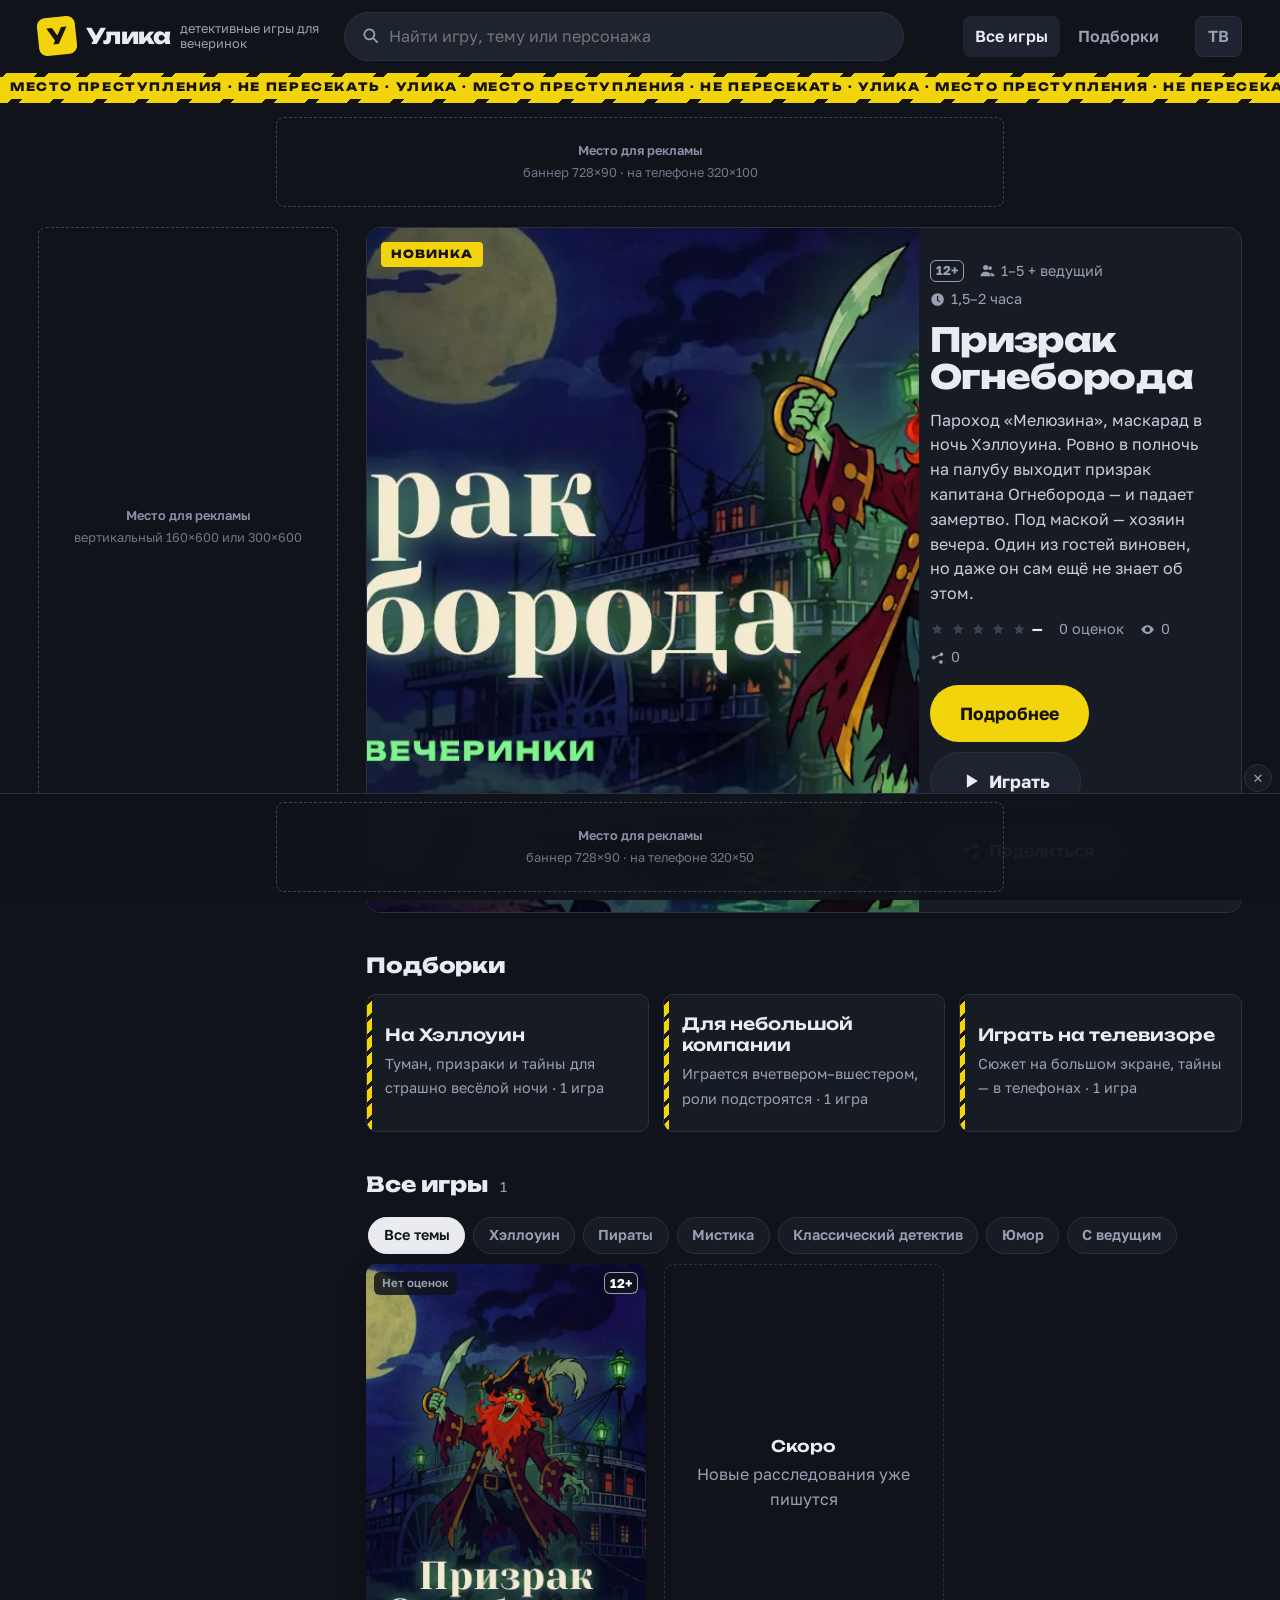
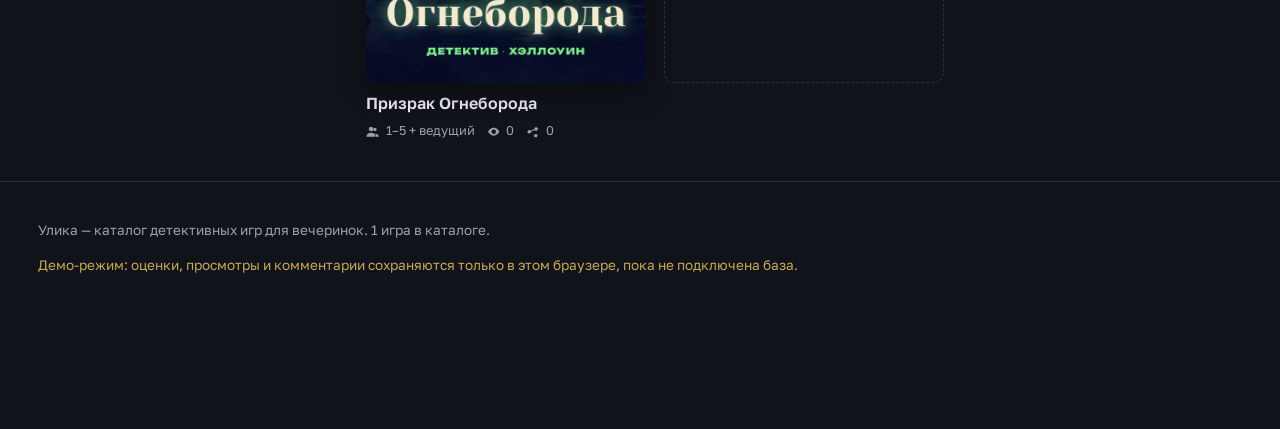
==== catalog/index.html @ 8e350c4b "Каталог «Улика»: витрина детективных игр, карточка «Призрака Огнеборода», оценки, комментарии, рекла" ====
<!doctype html>
<html lang="ru">
<head>
<meta charset="utf-8">
<meta name="viewport" content="width=device-width, initial-scale=1, viewport-fit=cover">
<title>Улика — детективные игры для вечеринок</title>
<meta name="description" content="Каталог детективных игр для вечеринок: сюжет на телевизоре, тайны в телефонах. Трейлеры, правила, оценки и отзывы.">
<meta name="theme-color" content="#10131a">
<meta property="og:type" content="website">
<meta property="og:title" content="Улика — детективные игры для вечеринок">
<meta property="og:description" content="Выберите детектив для своей компании: трейлеры, правила, оценки и отзывы.">
<meta property="og:image" content="media/ognebord-og.jpg">
<link rel="preload" href="fonts/unbounded-cyrillic-800-normal.woff2" as="font" type="font/woff2" crossorigin>
<link rel="stylesheet" href="css/site.css">
<script src="config.js"></script>
<script type="module" src="js/catalog.js"></script>
</head>
<body>
<div class="shell">
  <aside class="rail" aria-label="Реклама"><div class="ad ad-left" data-ad="left"></div></aside>
  <main id="main">
    <div id="feature"></div>

    <h2 class="sec" id="collections">Подборки</h2>
    <div class="collections" id="colls"></div>

    <h2 class="sec" id="all">Все игры <small id="count"></small></h2>
    <div class="filters" role="group" aria-label="Темы" id="themes"></div>
    <div class="grid" id="grid" aria-live="polite"></div>
  </main>
</div>
</body>
</html>
---- catalog/css/site.css ----
/* Улика — каталог детективных игр */
@font-face { font-family: 'Golos'; font-weight: 400; font-display: swap; src: url('../fonts/golos-text-cyrillic-400-normal.woff2') format('woff2'); unicode-range: U+0400-045F, U+2116; }
@font-face { font-family: 'Golos'; font-weight: 400; font-display: swap; src: url('../fonts/golos-text-latin-400-normal.woff2') format('woff2'); unicode-range: U+0000-00FF, U+2000-206F; }
@font-face { font-family: 'Golos'; font-weight: 600; font-display: swap; src: url('../fonts/golos-text-cyrillic-600-normal.woff2') format('woff2'); unicode-range: U+0400-045F, U+2116; }
@font-face { font-family: 'Golos'; font-weight: 600; font-display: swap; src: url('../fonts/golos-text-latin-600-normal.woff2') format('woff2'); unicode-range: U+0000-00FF, U+2000-206F; }
@font-face { font-family: 'Golos'; font-weight: 700; font-display: swap; src: url('../fonts/golos-text-cyrillic-700-normal.woff2') format('woff2'); unicode-range: U+0400-045F, U+2116; }
@font-face { font-family: 'Golos'; font-weight: 700; font-display: swap; src: url('../fonts/golos-text-latin-700-normal.woff2') format('woff2'); unicode-range: U+0000-00FF, U+2000-206F; }
@font-face { font-family: 'Unbounded'; font-weight: 600; font-display: swap; src: url('../fonts/unbounded-cyrillic-600-normal.woff2') format('woff2'); unicode-range: U+0400-045F; }
@font-face { font-family: 'Unbounded'; font-weight: 600; font-display: swap; src: url('../fonts/unbounded-latin-600-normal.woff2') format('woff2'); unicode-range: U+0000-00FF, U+2000-206F; }
@font-face { font-family: 'Unbounded'; font-weight: 800; font-display: swap; src: url('../fonts/unbounded-cyrillic-800-normal.woff2') format('woff2'); unicode-range: U+0400-045F; }
@font-face { font-family: 'Unbounded'; font-weight: 800; font-display: swap; src: url('../fonts/unbounded-latin-800-normal.woff2') format('woff2'); unicode-range: U+0000-00FF, U+2000-206F; }
@font-face { font-family: 'Yeseva One'; font-display: swap; src: url('../fonts/yeseva-one-cyrillic-400-normal.woff2') format('woff2'); unicode-range: U+0400-045F; }

:root {
  --bg: #10131a;
  --surface: #171b24;
  --surface-2: #1e2330;
  --line: #2a3040;
  --text: #e9ebf1;
  --muted: #98a1b3;
  --tape: #f2d40c;
  --tape-ink: #15130a;
  --red: #e5484d;
  --green: #4cc38a;
  --radius: 10px;
  --gutter: 16px;
  --rail: 0px;
  color-scheme: dark;
}
* { box-sizing: border-box; }
html { font-size: 16px; }
html.tv { font-size: 22px; }
@media (min-width: 1800px) and (min-height: 950px) { html { font-size: 18px; } }
body { margin: 0; background: var(--bg); color: var(--text); font: 400 1rem/1.55 'Golos', system-ui, sans-serif; -webkit-font-smoothing: antialiased; }
body.has-bottom-ad { padding-bottom: 110px; }
img { display: block; max-width: 100%; }
a { color: inherit; }
button, input, textarea { font: inherit; color: inherit; }
[hidden] { display: none !important; }
.sr { position: absolute; width: 1px; height: 1px; overflow: hidden; clip: rect(0 0 0 0); }
.skip { position: absolute; left: -999px; top: 8px; background: var(--tape); color: var(--tape-ink); padding: 8px 14px; border-radius: 6px; z-index: 100; }
.skip:focus { left: 8px; }
:focus-visible { outline: 3px solid var(--tape); outline-offset: 3px; border-radius: 6px; }
html.tv :focus-visible { outline-width: 5px; outline-offset: 5px; }

/* ---------- Шапка ---------- */
.top { display: flex; align-items: center; gap: 24px; padding: 12px clamp(var(--gutter), 3vw, 40px); background: var(--bg); position: sticky; top: 0; z-index: 30; }
.brand { display: flex; align-items: center; gap: 10px; text-decoration: none; flex: none; }
.brand-mark { width: 38px; height: 38px; border-radius: 8px; background: var(--tape); color: var(--tape-ink); font: 800 22px/38px 'Unbounded'; text-align: center; transform: rotate(-6deg); }
.brand-name { font: 800 1.35rem/1 'Unbounded', sans-serif; letter-spacing: -.02em; }
.brand-sub { color: var(--muted); font-size: .8rem; max-width: 140px; line-height: 1.2; }
.search { flex: 1; max-width: 560px; display: flex; align-items: center; gap: 8px; background: var(--surface-2); border: 1px solid var(--line); border-radius: 999px; padding: 0 16px; }
.search svg { width: 20px; height: 20px; fill: var(--muted); flex: none; }
.search input { flex: 1; background: none; border: 0; padding: 11px 0; outline: none; min-width: 0; }
.search:focus-within { border-color: var(--tape); }
.topnav { display: flex; gap: 6px; margin-left: auto; }
.topnav a { text-decoration: none; padding: 8px 12px; border-radius: 8px; color: var(--muted); font-weight: 600; }
.topnav a:hover, .topnav a[aria-current] { color: var(--text); background: var(--surface-2); }
.tvbtn { background: var(--surface-2); border: 1px solid var(--line); border-radius: 8px; padding: 7px 12px; cursor: pointer; color: var(--muted); font-weight: 600; }
.tvbtn[aria-pressed="true"] { color: var(--tape-ink); background: var(--tape); border-color: var(--tape); }

/* Лента «место преступления» — фирменный знак */
.tape { overflow: hidden; background: repeating-linear-gradient(-45deg, var(--tape) 0 22px, var(--tape-ink) 22px 30px); padding: 4px 0; }
.tape span { display: block; white-space: nowrap; background: var(--tape); margin: 0 -10px; color: var(--tape-ink); font: 800 .72rem/1.9 'Unbounded'; letter-spacing: .14em; text-transform: uppercase; padding-left: 20px; }

/* ---------- Реклама ---------- */
.ad { display: flex; justify-content: center; align-items: center; }
.ad-top { margin: 14px auto 0; width: min(728px, calc(100% - 2 * var(--gutter))); min-height: 90px; }
.ad-ph { width: 100%; height: 100%; min-height: inherit; border: 1.5px dashed #3a4256; border-radius: 8px; display: flex; flex-direction: column; align-items: center; justify-content: center; gap: 2px; color: #6c7589; font-size: .8rem; text-align: center; padding: 8px; }
.ad-ph b { font-weight: 600; color: #8891a5; }
.ad-left { position: sticky; top: 90px; width: 160px; min-height: 600px; }
.ad-bottom { position: fixed; left: 0; right: 0; bottom: 0; z-index: 40; background: rgba(16, 19, 26, .96); border-top: 1px solid var(--line); padding: 8px var(--gutter); display: flex; justify-content: center; }
.ad-bottom .ad { width: min(728px, 100%); min-height: 90px; }
.ad-x { position: absolute; right: 8px; top: -30px; width: 28px; height: 28px; border-radius: 50%; border: 1px solid var(--line); background: var(--surface); color: var(--muted); cursor: pointer; font-size: 13px; }

/* ---------- Раскладка ---------- */
.shell { display: grid; grid-template-columns: 1fr; gap: 28px; padding: 20px clamp(var(--gutter), 3vw, 40px) 40px; max-width: 1640px; margin: 0 auto; }
.rail { display: none; }
main { min-width: 0; }
@media (min-width: 1200px) {
  .shell { grid-template-columns: 300px minmax(0, 1fr); }
  .rail { display: block; }
  .ad-left { width: 300px; }
}

/* ---------- Кнопки, бейджи ---------- */
.btn { display: inline-flex; align-items: center; justify-content: center; gap: 8px; border: 0; border-radius: 999px; padding: .75em 1.4em; font-weight: 700; cursor: pointer; text-decoration: none; background: var(--tape); color: var(--tape-ink); }
.btn svg { width: 1.15em; height: 1.15em; fill: currentColor; }
.btn:hover { filter: brightness(1.07); }
.btn.ghost { background: var(--surface-2); color: var(--text); border: 1px solid var(--line); }
.btn.big { font-size: 1.1rem; padding: .85em 1.7em; }
.age { display: inline-grid; place-items: center; min-width: 2.4em; height: 1.75em; padding: 0 .4em; border: 1.5px solid currentColor; border-radius: 6px; font: 700 .8rem/1 'Golos'; }
.chip { display: inline-flex; align-items: center; padding: .45em 1em; border-radius: 999px; border: 1px solid var(--line); background: var(--surface); color: var(--muted); font-weight: 600; font-size: .9rem; cursor: pointer; white-space: nowrap; text-decoration: none; }
.chip[aria-pressed="true"] { background: var(--text); color: var(--bg); border-color: var(--text); }
.meta { display: flex; flex-wrap: wrap; gap: 6px 16px; color: var(--muted); font-size: .9rem; }
.meta span { display: inline-flex; align-items: center; gap: 6px; }
.meta svg { width: 1.05em; height: 1.05em; fill: currentColor; }
.rating { display: inline-flex; align-items: center; gap: 6px; font-weight: 700; color: var(--text); }
.stars-ro { display: inline-flex; gap: 1px; }
.stars-ro i svg { width: 1em; height: 1em; fill: #3a4256; display: block; }
.stars-ro i.on svg { fill: var(--tape); }
.stars-ro i.half svg { fill: url(#half); }
.stars-ro.lg i svg { width: 1.4em; height: 1.4em; }

/* ---------- Главная: витрина ---------- */
.feature { position: relative; display: grid; grid-template-columns: 1fr; border-radius: 14px; overflow: hidden; background: var(--surface); border: 1px solid var(--line); }
.feature-media { position: relative; aspect-ratio: 16 / 9; background: #000 center / cover; }
.feature-media video { position: absolute; inset: 0; width: 100%; height: 100%; object-fit: cover; }
.feature-media .label { position: absolute; left: 14px; top: 14px; background: var(--tape); color: var(--tape-ink); font: 800 .7rem/1 'Unbounded'; padding: 7px 10px; border-radius: 4px; letter-spacing: .08em; text-transform: uppercase; }
.feature-body { padding: 20px 22px 24px; display: flex; flex-direction: column; gap: 12px; }
.feature-body h1 { font: 800 clamp(1.5rem, 2.6vw, 2.4rem)/1.1 'Unbounded'; margin: 0; letter-spacing: -.02em; }
.feature-body .teaser { margin: 0; color: #c9cedb; max-width: 62ch; }
.feature-body .row { display: flex; flex-wrap: wrap; gap: 10px; margin-top: 4px; }
@media (min-width: 900px) {
  .feature { grid-template-columns: minmax(0, 1.55fr) minmax(320px, 1fr); }
  .feature-media { aspect-ratio: auto; min-height: 420px; }
  .feature-body { padding: 32px; justify-content: center; }
}

h2.sec { font: 800 1.3rem/1.2 'Unbounded'; margin: 40px 0 16px; letter-spacing: -.01em; display: flex; align-items: baseline; gap: 12px; }
h2.sec small { font: 400 .9rem 'Golos'; color: var(--muted); }

.filters { display: flex; gap: 8px; overflow-x: auto; padding: 4px 2px 10px; scrollbar-width: none; }
.filters::-webkit-scrollbar { display: none; }

.collections { display: grid; grid-template-columns: repeat(auto-fit, minmax(240px, 1fr)); gap: 14px; }
.coll { position: relative; text-align: left; border: 1px solid var(--line); border-radius: var(--radius); padding: 18px 18px 20px; background: var(--surface); cursor: pointer; overflow: hidden; }
.coll::before { content: ''; position: absolute; left: 0; top: 0; bottom: 0; width: 5px; background: repeating-linear-gradient(-45deg, var(--tape) 0 8px, var(--tape-ink) 8px 12px); }
.coll b { display: block; font: 600 1.05rem/1.25 'Unbounded'; margin-bottom: 6px; }
.coll span { color: var(--muted); font-size: .9rem; }
.coll:hover, .coll[aria-pressed="true"] { border-color: var(--tape); }

.grid { display: grid; grid-template-columns: repeat(auto-fill, minmax(min(210px, 46%), 1fr)); gap: 22px 18px; }
.card { text-decoration: none; display: flex; flex-direction: column; gap: 8px; border-radius: var(--radius); }
.card .poster { position: relative; aspect-ratio: 2 / 3; border-radius: var(--radius); overflow: hidden; background: var(--surface-2); box-shadow: 0 10px 24px rgba(0, 0, 0, .35); transition: transform .2s; }
.card .poster img { width: 100%; height: 100%; object-fit: cover; }
.card:hover .poster, .card:focus-visible .poster { transform: translateY(-4px); }
.card .poster .age { position: absolute; top: 8px; right: 8px; background: rgba(16, 19, 26, .85); color: #fff; border-color: rgba(255, 255, 255, .6); }
.card .poster .score { position: absolute; left: 8px; top: 8px; background: var(--tape); color: var(--tape-ink); font: 800 .85rem/1 'Unbounded'; padding: 6px 8px; border-radius: 6px; }
.card .poster .score.none { background: rgba(16, 19, 26, .85); color: var(--muted); font: 600 .72rem/1 'Golos'; }
.card h3 { font: 600 1rem/1.25 'Golos'; margin: 2px 0 0; }
.card .meta { font-size: .8rem; gap: 4px 12px; }
.soon { aspect-ratio: 2 / 3; border-radius: var(--radius); border: 1.5px dashed var(--line); display: flex; flex-direction: column; justify-content: center; align-items: center; text-align: center; padding: 20px; color: var(--muted); gap: 6px; }
.soon b { font: 600 1rem 'Unbounded'; color: var(--text); }
.empty { padding: 40px 20px; text-align: center; color: var(--muted); border: 1px dashed var(--line); border-radius: var(--radius); }

/* ---------- Карточка игры ---------- */
.crumbs { color: var(--muted); font-size: .85rem; margin-bottom: 12px; }
.crumbs a { color: var(--muted); }
.gtitle { font: 800 clamp(1.7rem, 3.4vw, 3rem)/1.05 'Unbounded'; margin: 0 0 6px; letter-spacing: -.02em; }
.gtag { color: var(--muted); margin: 0 0 18px; font-size: 1.05rem; }
.ghead { display: grid; gap: 22px; grid-template-columns: 1fr; }
@media (min-width: 1000px) { .ghead { grid-template-columns: minmax(0, 1fr) 340px; } }

.viewer { background: #000; border-radius: var(--radius); overflow: hidden; aspect-ratio: 16 / 9; position: relative; }
.viewer img, .viewer video { width: 100%; height: 100%; object-fit: contain; background: #000; }
.viewer .vbg { position: absolute; inset: 0; background: center / cover; filter: blur(30px) brightness(.45); transform: scale(1.2); }
.viewer video, .viewer img.main { position: relative; }
.viewer .cap { position: absolute; left: 0; right: 0; bottom: 0; padding: 20px 14px 10px; background: linear-gradient(transparent, rgba(0, 0, 0, .75)); font-size: .85rem; color: #dfe3ec; }
.thumbs { display: flex; gap: 8px; overflow-x: auto; padding: 10px 2px 6px; scrollbar-width: thin; }
.thumb { flex: none; width: 128px; aspect-ratio: 16 / 9; border-radius: 6px; overflow: hidden; border: 2px solid transparent; padding: 0; background: #000 center / cover; cursor: pointer; position: relative; opacity: .7; }
.thumb[aria-current="true"] { border-color: var(--tape); opacity: 1; }
.thumb.video::after { content: ''; position: absolute; inset: 0; background: rgba(0, 0, 0, .35) url("data:image/svg+xml,%3Csvg xmlns='http://www.w3.org/2000/svg' viewBox='0 0 24 24'%3E%3Cpath fill='white' d='M8 5v14l11-7z'/%3E%3C/svg%3E") center / 30px no-repeat; }
.thumb:hover { opacity: 1; }

.side { display: flex; flex-direction: column; gap: 14px; }
.side .capsule { border-radius: var(--radius); overflow: hidden; aspect-ratio: 16 / 9; }
.side .capsule img { width: 100%; height: 100%; object-fit: cover; }
.side .teaser { margin: 0; color: #c9cedb; font-size: .95rem; }
.facts { display: grid; grid-template-columns: auto 1fr; gap: 8px 14px; margin: 0; font-size: .9rem; }
.facts dt { color: var(--muted); }
.facts dd { margin: 0; font-weight: 600; }
.statrow { display: flex; flex-wrap: wrap; gap: 8px; }
.stat { flex: 1 1 90px; background: var(--surface); border: 1px solid var(--line); border-radius: 8px; padding: 10px 12px; }
.stat b { display: block; font: 800 1.2rem/1.1 'Unbounded'; }
.stat span { color: var(--muted); font-size: .78rem; }
.actions { display: flex; flex-wrap: wrap; gap: 10px; }
.actions .btn { flex: 1 1 140px; }

.tabs { display: flex; gap: 4px; border-bottom: 1px solid var(--line); margin: 34px 0 22px; overflow-x: auto; scrollbar-width: none; position: sticky; top: 62px; background: var(--bg); z-index: 5; }
.tabs a { text-decoration: none; padding: 12px 16px; font-weight: 600; color: var(--muted); border-bottom: 3px solid transparent; white-space: nowrap; }
.tabs a[aria-current] { color: var(--text); border-color: var(--tape); }
.body2 { display: grid; gap: 30px; grid-template-columns: 1fr; }
@media (min-width: 1000px) { .body2 { grid-template-columns: minmax(0, 1fr) 340px; } }
section.block { scroll-margin-top: 130px; margin-bottom: 42px; }
section.block h2 { font: 800 1.25rem/1.2 'Unbounded'; margin: 0 0 14px; }
.prose p { margin: 0 0 14px; max-width: 70ch; color: #d4d8e2; }
.nospoil { display: inline-flex; gap: 8px; align-items: center; background: rgba(76, 195, 138, .12); color: #8de0b5; border: 1px solid rgba(76, 195, 138, .35); border-radius: 999px; padding: 4px 12px; font-size: .8rem; font-weight: 600; margin-bottom: 14px; }
.rules { display: grid; gap: 12px; grid-template-columns: repeat(auto-fit, minmax(260px, 1fr)); }
.rule { background: var(--surface); border: 1px solid var(--line); border-radius: var(--radius); padding: 16px 18px; }
.rule h3 { margin: 0 0 6px; font: 600 1rem 'Unbounded'; }
.rule p { margin: 0; color: #c9cedb; font-size: .93rem; }

.ratebox { background: var(--surface); border: 1px solid var(--line); border-radius: var(--radius); padding: 18px; }
.ratebox .big { display: flex; align-items: center; gap: 14px; margin-bottom: 12px; }
.ratebox .big b { font: 800 2.6rem/1 'Unbounded'; }
.ratebox .big small { color: var(--muted); display: block; }
.stars { display: inline-flex; gap: 4px; }
.stars button { background: none; border: 0; padding: 4px; cursor: pointer; border-radius: 6px; }
.stars svg { width: 34px; height: 34px; fill: #3a4256; transition: fill .1s, transform .1s; display: block; }
.stars button.on svg { fill: var(--tape); }
.stars button:hover svg { transform: scale(1.12); }
html.tv .stars svg { width: 48px; height: 48px; }
.ratemsg { color: var(--muted); font-size: .85rem; margin-top: 6px; min-height: 1.3em; }

.cform { display: grid; gap: 10px; margin-bottom: 22px; }
.cform input, .cform textarea { background: var(--surface); border: 1px solid var(--line); border-radius: 8px; padding: 12px 14px; width: 100%; }
.cform textarea { min-height: 96px; resize: vertical; }
.cform input:focus, .cform textarea:focus { outline: none; border-color: var(--tape); }
.cform .row { display: flex; align-items: center; gap: 12px; flex-wrap: wrap; }
.cform .err { color: #ff8e8e; font-size: .85rem; }
.clist { list-style: none; margin: 0; padding: 0; display: grid; gap: 12px; }
.clist li { background: var(--surface); border: 1px solid var(--line); border-radius: var(--radius); padding: 14px 16px; }
.clist .who { display: flex; gap: 10px; align-items: baseline; margin-bottom: 4px; }
.clist .who b { font-weight: 700; }
.clist .who time { color: var(--muted); font-size: .8rem; }
.clist p { margin: 0; white-space: pre-wrap; overflow-wrap: anywhere; color: #d4d8e2; }

/* ---------- Поделиться ---------- */
.sheet-back { position: fixed; inset: 0; z-index: 60; background: rgba(5, 7, 12, .7); display: flex; align-items: flex-end; justify-content: center; }
.sheet { width: min(480px, 100%); background: var(--surface); border: 1px solid var(--line); border-radius: 16px 16px 0 0; padding: 22px var(--gutter) calc(22px + env(safe-area-inset-bottom)); display: grid; gap: 14px; }
@media (min-width: 600px) { .sheet-back { align-items: center; } .sheet { border-radius: 16px; } }
.sheet h3 { margin: 0; font: 600 1.1rem 'Unbounded'; }
.share-links { display: grid; grid-template-columns: 1fr 1fr; gap: 8px; }
.share-links a, .share-links button { text-align: center; text-decoration: none; padding: 12px; border-radius: 10px; background: var(--surface-2); border: 1px solid var(--line); font-weight: 600; cursor: pointer; }
.share-url { width: 100%; background: var(--bg); border: 1px solid var(--line); border-radius: 8px; padding: 10px; color: var(--muted); font-size: .85rem; }

.foot { max-width: 1640px; margin: 0 auto; padding: 24px clamp(var(--gutter), 3vw, 40px) 30px; color: var(--muted); font-size: .85rem; border-top: 1px solid var(--line); }
.foot .demo { color: #c7a85a; }

/* ---------- Телефон ---------- */
@media (max-width: 720px) {
  .top { flex-wrap: wrap; gap: 10px 14px; }
  .brand-sub { display: none; }
  .search { order: 3; flex-basis: 100%; max-width: none; }
  .topnav a { padding: 6px 8px; font-size: .9rem; }
  .ad-top { min-height: 100px; width: min(320px, calc(100% - 2 * var(--gutter))); }
  .ad-bottom .ad { min-height: 50px; width: 320px; }
  body.has-bottom-ad { padding-bottom: 76px; }
  .tabs { top: 104px; }
  .thumb { width: 104px; }
  .stars svg { width: 40px; height: 40px; }
}

@media (prefers-reduced-motion: reduce) { * { transition: none !important; scroll-behavior: auto !important; } }
.ghead > *, .body2 > * { min-width: 0; }
@media (max-width: 720px) {
  .top { position: static; }
  .tvbtn { display: none; }
  .topnav { margin-left: auto; }
  .tabs { top: 0; }
  .side .capsule { display: none; }
  .viewer .cap { font-size: .75rem; padding: 14px 10px 6px; }
  .feature-body h1 { font-size: 1.6rem; }
}
.feature-media video { transform: scale(1.08); }
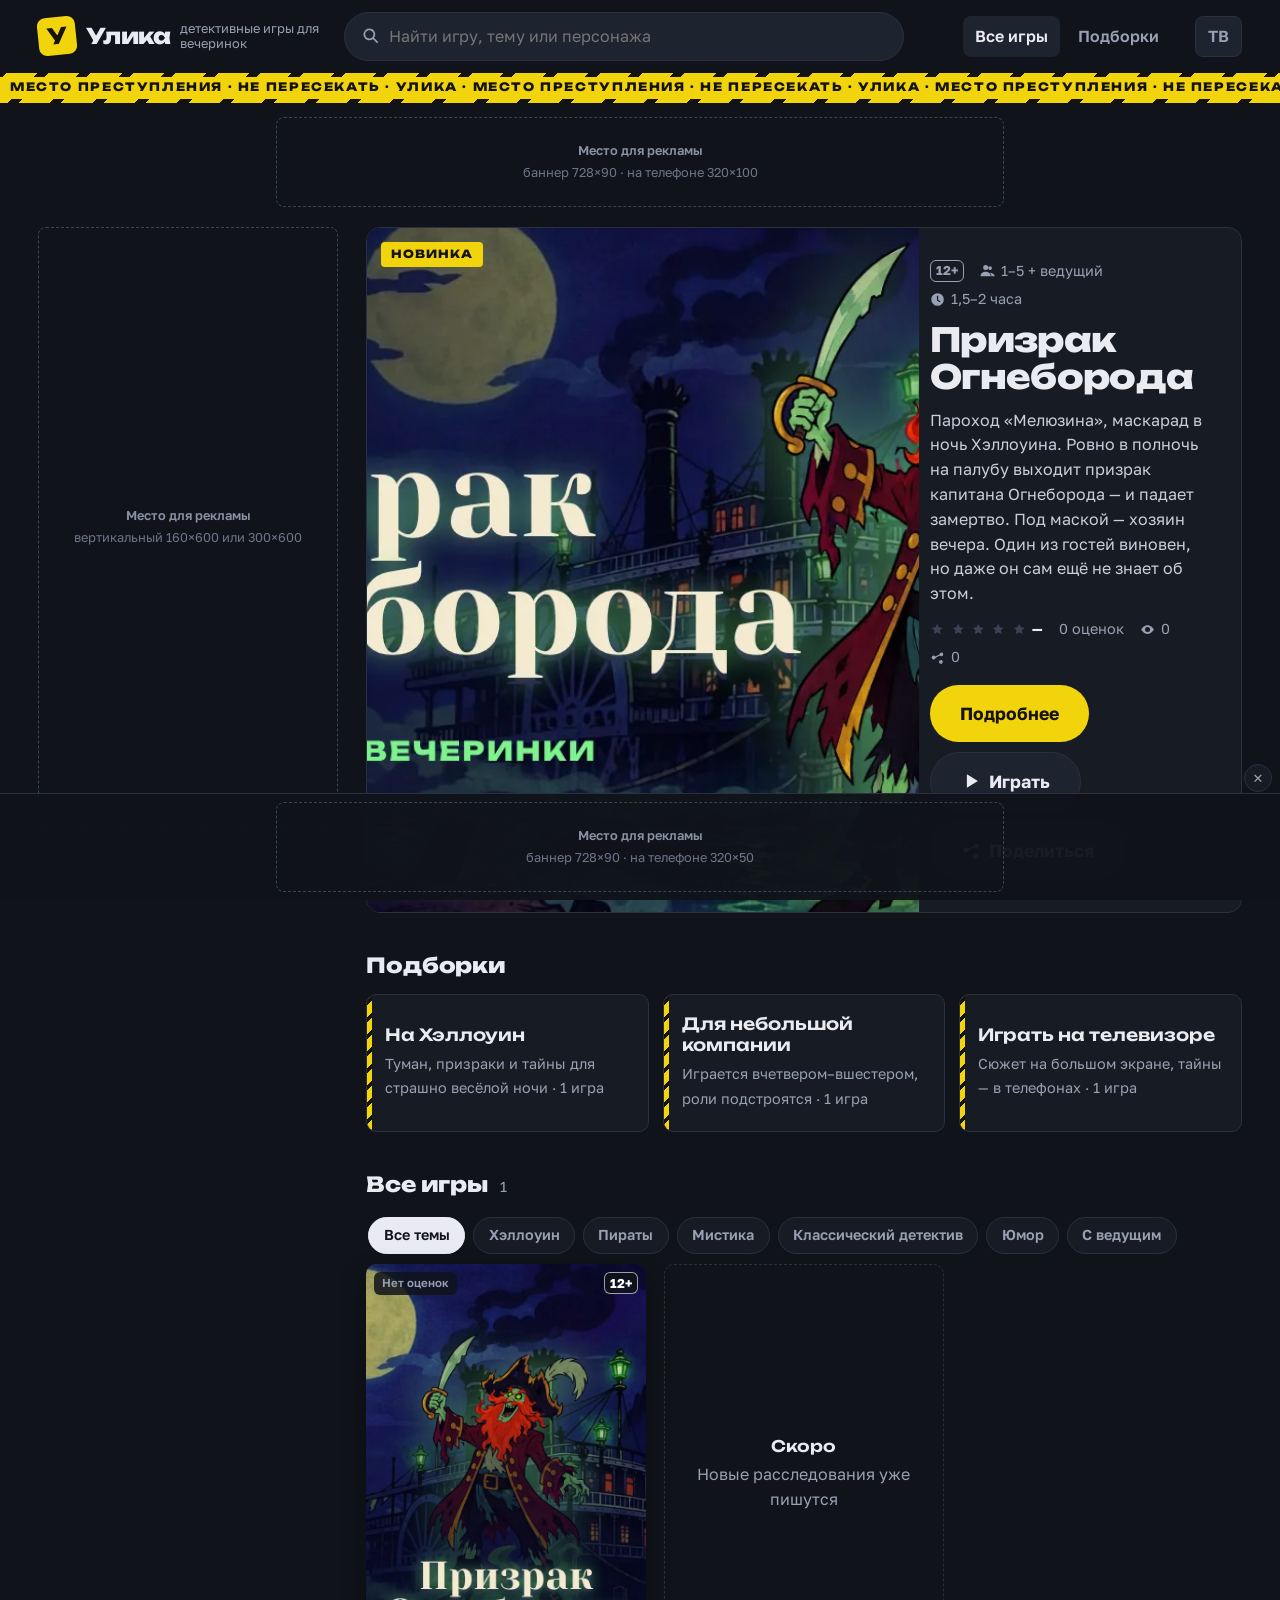
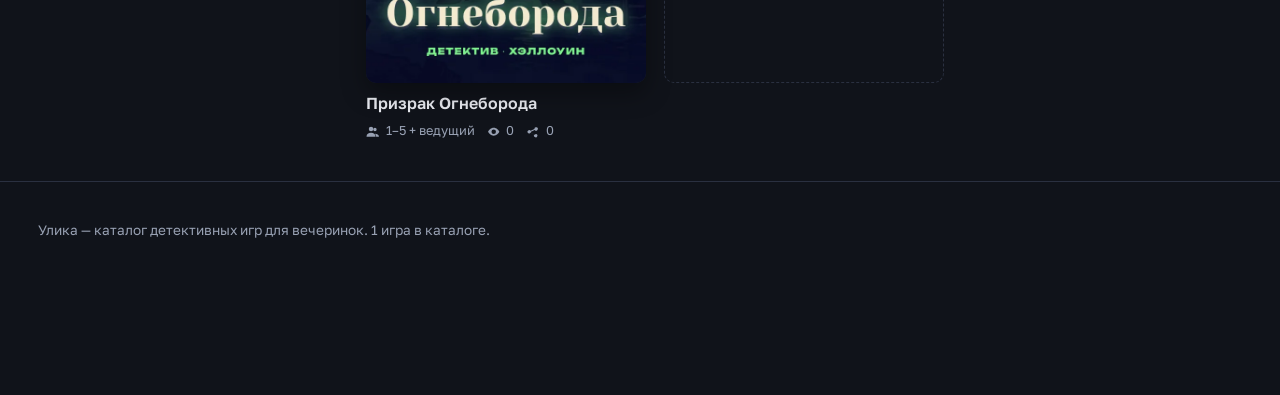
==== commit 601a061c: "Каталог: иконка сайта Co-Authored-By: Claude Opus 5.5 <noreply@anthropic.com> Claude-Session: https:" ====
--- a/catalog/index.html
+++ b/catalog/index.html
@@ -11,6 +11,7 @@
 <meta property="og:description" content="Выберите детектив для своей компании: трейлеры, правила, оценки и отзывы.">
 <meta property="og:image" content="media/ognebord-og.jpg">
 <link rel="preload" href="fonts/unbounded-cyrillic-800-normal.woff2" as="font" type="font/woff2" crossorigin>
+<link rel="icon" href="favicon.svg" type="image/svg+xml">
 <link rel="stylesheet" href="css/site.css">
 <script src="config.js"></script>
 <script type="module" src="js/catalog.js"></script>
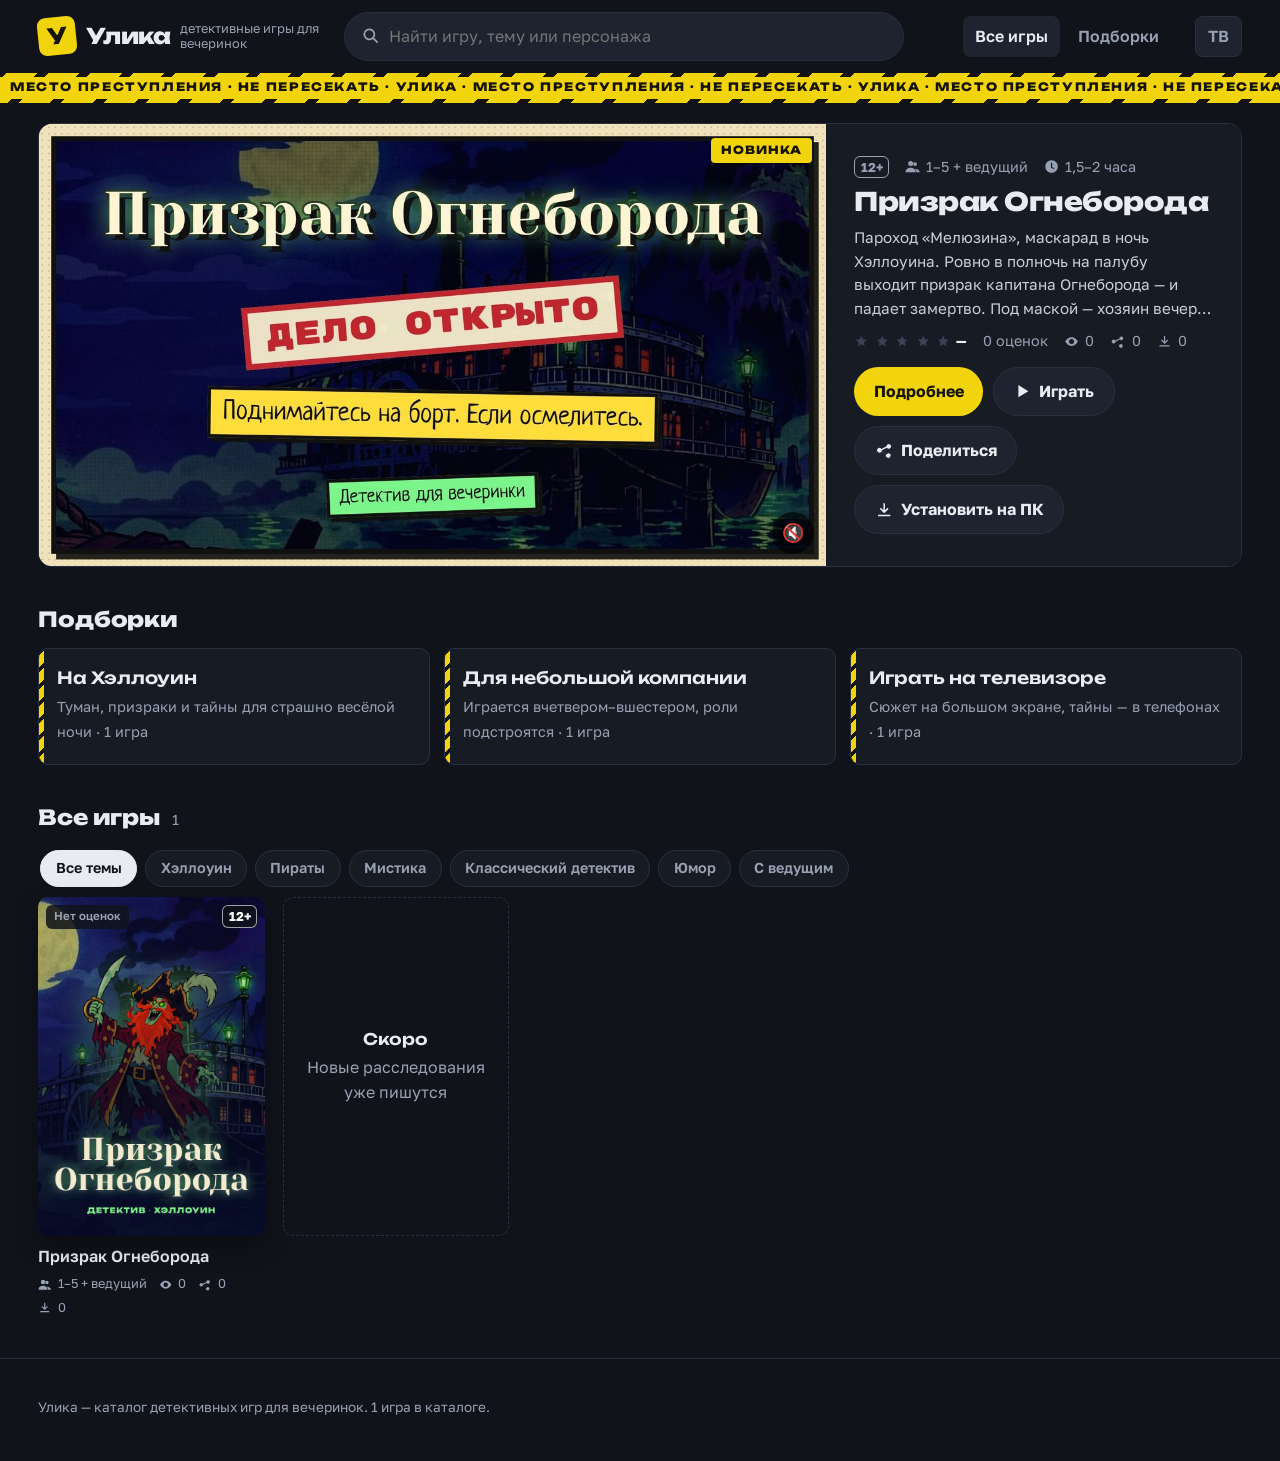
==== commit 039cf315: "Каталог «Улика» — в корень сайта, игра — в папку ognebord/; перенаправления со старых адресов Co-Aut" ====
--- a/catalog/index.html
+++ b/catalog/index.html
@@ -1,34 +1,6 @@
 <!doctype html>
-<html lang="ru">
-<head>
-<meta charset="utf-8">
-<meta name="viewport" content="width=device-width, initial-scale=1, viewport-fit=cover">
-<title>Улика — детективные игры для вечеринок</title>
-<meta name="description" content="Каталог детективных игр для вечеринок: сюжет на телевизоре, тайны в телефонах. Трейлеры, правила, оценки и отзывы.">
-<meta name="theme-color" content="#10131a">
-<meta property="og:type" content="website">
-<meta property="og:title" content="Улика — детективные игры для вечеринок">
-<meta property="og:description" content="Выберите детектив для своей компании: трейлеры, правила, оценки и отзывы.">
-<meta property="og:image" content="media/ognebord-og.jpg">
-<link rel="preload" href="fonts/unbounded-cyrillic-800-normal.woff2" as="font" type="font/woff2" crossorigin>
-<link rel="icon" href="favicon.svg" type="image/svg+xml">
-<link rel="stylesheet" href="css/site.css">
-<script src="config.js"></script>
-<script type="module" src="js/catalog.js"></script>
-</head>
-<body>
-<div class="shell">
-  <aside class="rail" aria-label="Реклама"><div class="ad ad-left" data-ad="left"></div></aside>
-  <main id="main">
-    <div id="feature"></div>
-
-    <h2 class="sec" id="collections">Подборки</h2>
-    <div class="collections" id="colls"></div>
-
-    <h2 class="sec" id="all">Все игры <small id="count"></small></h2>
-    <div class="filters" role="group" aria-label="Темы" id="themes"></div>
-    <div class="grid" id="grid" aria-live="polite"></div>
-  </main>
-</div>
-</body>
-</html>
+<html lang="ru"><head><meta charset="utf-8"><title>Переехало</title>
+<meta name="robots" content="noindex">
+<script>location.replace('../' + location.search + location.hash);</script>
+<meta http-equiv="refresh" content="0; url=../">
+</head><body><p>Страница переехала: <a href="../">перейти</a>.</p></body></html>
